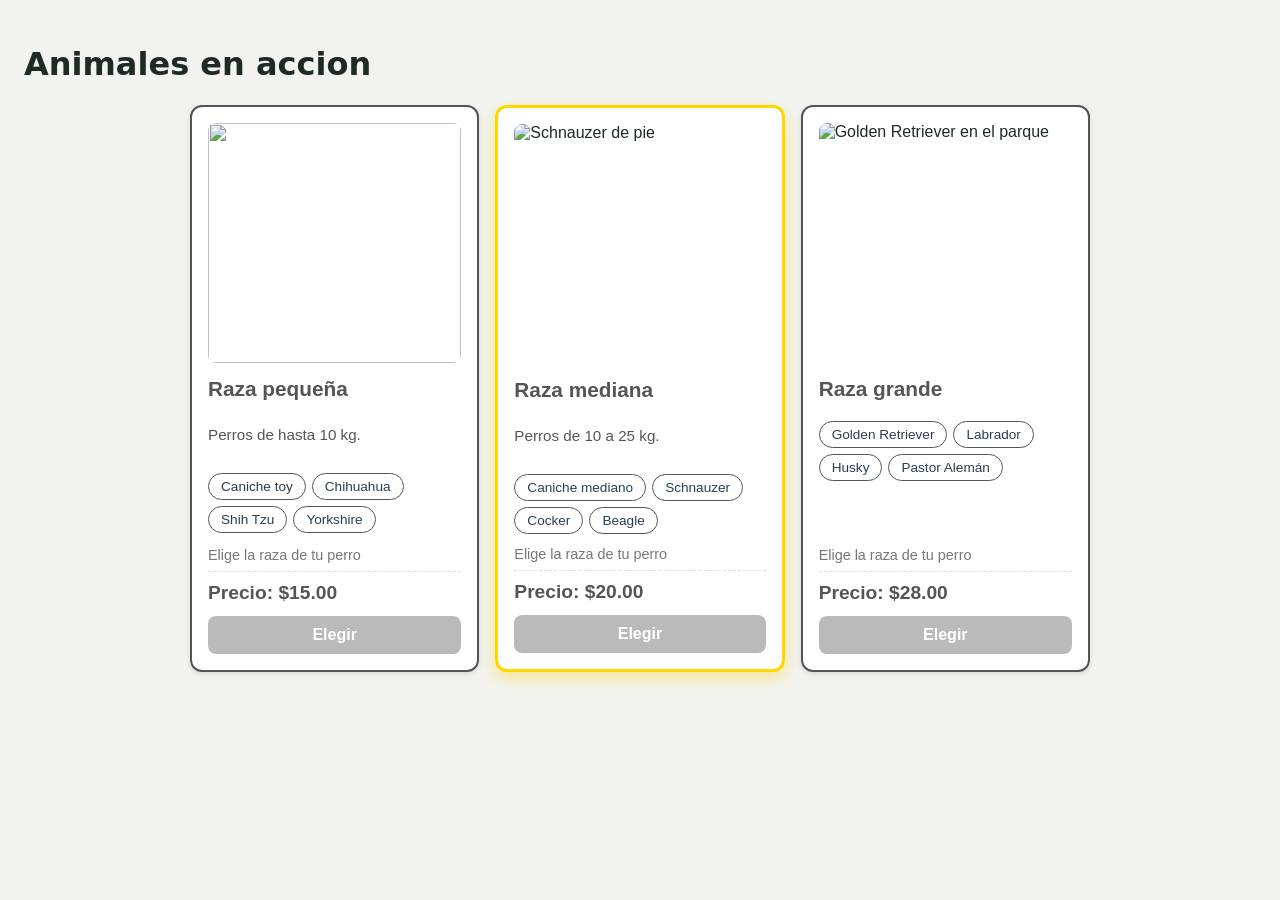
==== Laboratorio_tarjeta-producto_kit/index.html @ 19a689bc "estilos agregados con responsive en estilos.css y cambios de tamaño en la plantilla de css del compo" ====
<!DOCTYPE html>
<html lang="es">
<head>
  <meta charset="UTF-8">
  <meta name="viewport" content="width=device-width, initial-scale=1">
  <title>Práctica de laboratorio · tarjeta-producto</title>
  <link rel="stylesheet" href="./estilos.css">

  <!-- PASO 1 · La página solo importa el módulo del componente.
       Ábrela con Live Server: los módulos no cargan con file:// -->
</head>
<body>
  <!-- Cambia el título por el nombre de tu emprendimiento -->
  <h1>Animales en accion</h1>
  <!-- PASO 4 · Usa la tarjeta tres veces con productos REALES de tu emprendimiento:
       cambia la foto, el nombre, la descripción y el precio de cada una. -->
  <main class="catalogo">

  <selector-raza tamano="pequeno" precio="15">
    <img slot="foto" src="https://encrypted-tbn0.gstatic.com/images?q=tbn:ANd9GcTFKBYSSTgJLpuG7JsVV44u385xhCI2FIip5UuehQGFGI7iaR70x2sfMArl&s=10">
    <h3 slot="nombre">Raza pequeña</h3>
    <p>Perros de hasta 10 kg.</p>
    <button slot="boton" disabled>Elegir</button>
  </selector-raza>

  <selector-raza tamano="mediano" precio="20" destacado>
    <img slot="foto" src="https://static.vecteezy.com/system/resources/previews/030/012/303/non_2x/cute-white-schnauzer-standing-in-a-white-studio-floor-photo.jpg" alt="Schnauzer de pie">
    <h3 slot="nombre">Raza mediana</h3>
    <p>Perros de 10 a 25 kg.</p>
    <button slot="boton" disabled>Elegir</button>
  </selector-raza>

  <selector-raza tamano="grande" precio="28"><img slot="foto" src="https://www.purina.es/sites/default/files/styles/ttt_image_510/public/2024-02/sitesdefaultfilesstylessquare_medium_440x440public2022-09flatcoated20retriever.jpg?itok=RBKTGGnh" alt="Golden Retriever en el parque"><h3 slot="nombre">Raza grande</h3> <button slot="boton" disabled>Elegir</button> </selector-raza>

</main>
  <script type="module" src="./componentes/selector-raza.js"></script>

</body>
</html>
---- Laboratorio_tarjeta-producto_kit/estilos.css ----
/* estilos.css · estilos de la PÁGINA (no del componente) */

body {
  font-family: system-ui, Arial, sans-serif;
  margin: 0;
  padding: 24px;
  background: #F2F3EF;
  color: #1F2A24;
}

.catalogo {
  display: grid;
  grid-template-columns: repeat(auto-fit, minmax(280px, 1fr));
  gap: 16px;
  max-width: 900px;
  justify-content: center;
  align-items: stretch;
  margin: 0 auto;
}

/* PASO 3 · Aquí la página le entrega al componente el color de tu marca.
   Cambia el valor por el color de tu emprendimiento. */
tarjeta-producto {
  --color-marca: #2F6B45;
}

/*Responsive celulares*/
@media (max-width: 600px) {
  body {
    padding: 16px;
  }

  .catalogo {
    gap: 16px;
  }
}
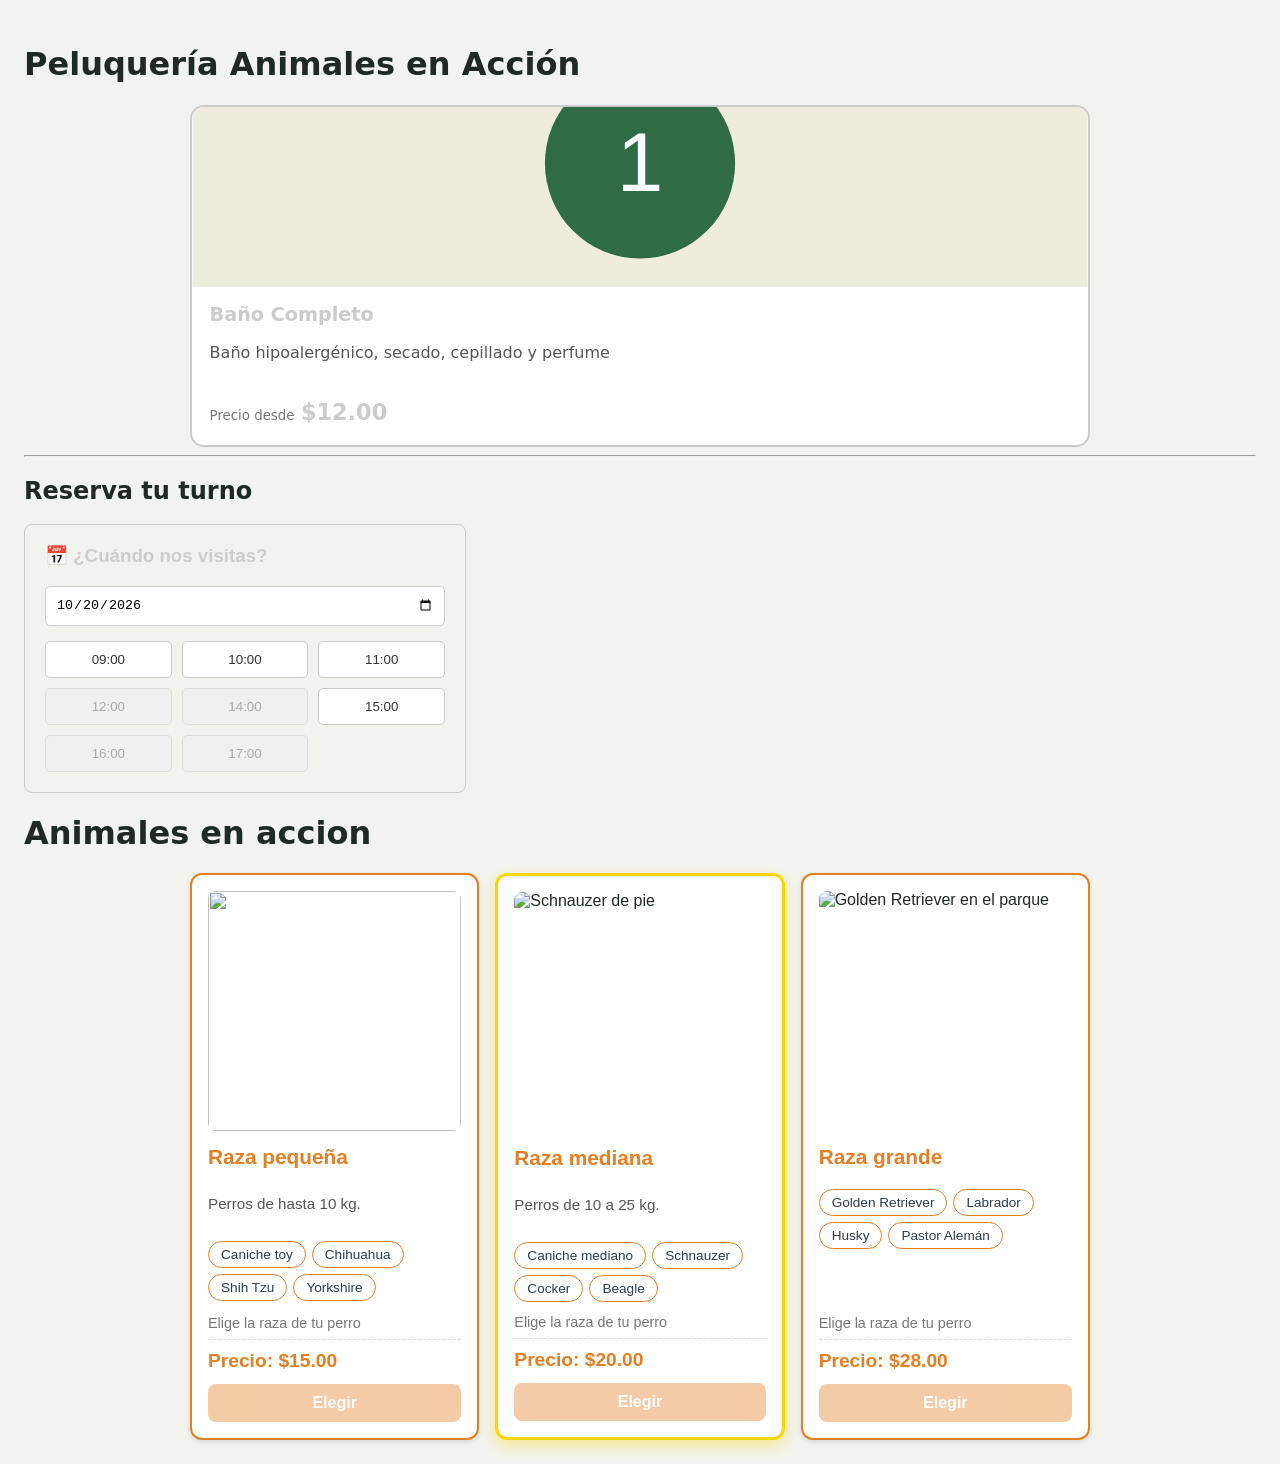
==== commit 071e9714: "Merge branch 'developer' into feature/calendario-citas" ====
--- a/Laboratorio_tarjeta-producto_kit/index.html
+++ b/Laboratorio_tarjeta-producto_kit/index.html
@@ -3,9 +3,41 @@
 <head>
   <meta charset="UTF-8">
   <meta name="viewport" content="width=device-width, initial-scale=1">
-  <title>Práctica de laboratorio · tarjeta-producto</title>
+  <title>Animales en Acción</title>
   <link rel="stylesheet" href="./estilos.css">
 
+  <!-- IMPORTACIÓN DE LOS MÓDULOS -->
+  <script type="module" src="./componentes/tarjeta-producto.js"></script>
+  
+  <!-- ¡AGREGA ESTA LÍNEA! Es la importación de tu componente -->
+  <script type="module" src="./componentes/calendario-citas.js"></script>
+</head>
+<body>
+  <h1>Peluquería Animales en Acción</h1>
+
+  <main class="catalogo">
+    <!-- Aquí están las tarjetas del Atleta 1... -->
+    <tarjeta-producto precio="12">
+      <img slot="foto" src="./img/producto-1.svg" alt="...">
+      <h3 slot="nombre">Baño Completo</h3>
+      <p>Baño hipoalergénico, secado, cepillado y perfume</p>
+    </tarjeta-producto>
+    
+    <!-- ... asumiendo que están las otras tarjetas ... -->
+  </main>
+
+  <hr>
+
+  <!-- AQUÍ PONES TU PARTE COMO ATLETA 3 -->
+  <section>
+    <h2>Reserva tu turno</h2>
+    
+    <!-- ===== ATLETA 3 calendario-citas ===== -->
+    <calendario-citas fecha="2026-10-20">
+        <span slot="titulo">📅 ¿Cuándo nos visitas?</span>
+    </calendario-citas>
+    <!-- ===== FIN ATLETA 3 ===== -->
+  </section>
   <!-- PASO 1 · La página solo importa el módulo del componente.
        Ábrela con Live Server: los módulos no cargan con file:// -->
 </head>
@@ -36,4 +68,4 @@
   <script type="module" src="./componentes/selector-raza.js"></script>
 
 </body>
-</html>
+</html>
--- a/Laboratorio_tarjeta-producto_kit/estilos.css
+++ b/Laboratorio_tarjeta-producto_kit/estilos.css
@@ -20,8 +20,8 @@
 
 /* PASO 3 · Aquí la página le entrega al componente el color de tu marca.
    Cambia el valor por el color de tu emprendimiento. */
-tarjeta-producto {
-  --color-marca: #2F6B45;
+selector-raza {
+  --color-marca: #e67e22;;
 }
 
 /*Responsive celulares*/
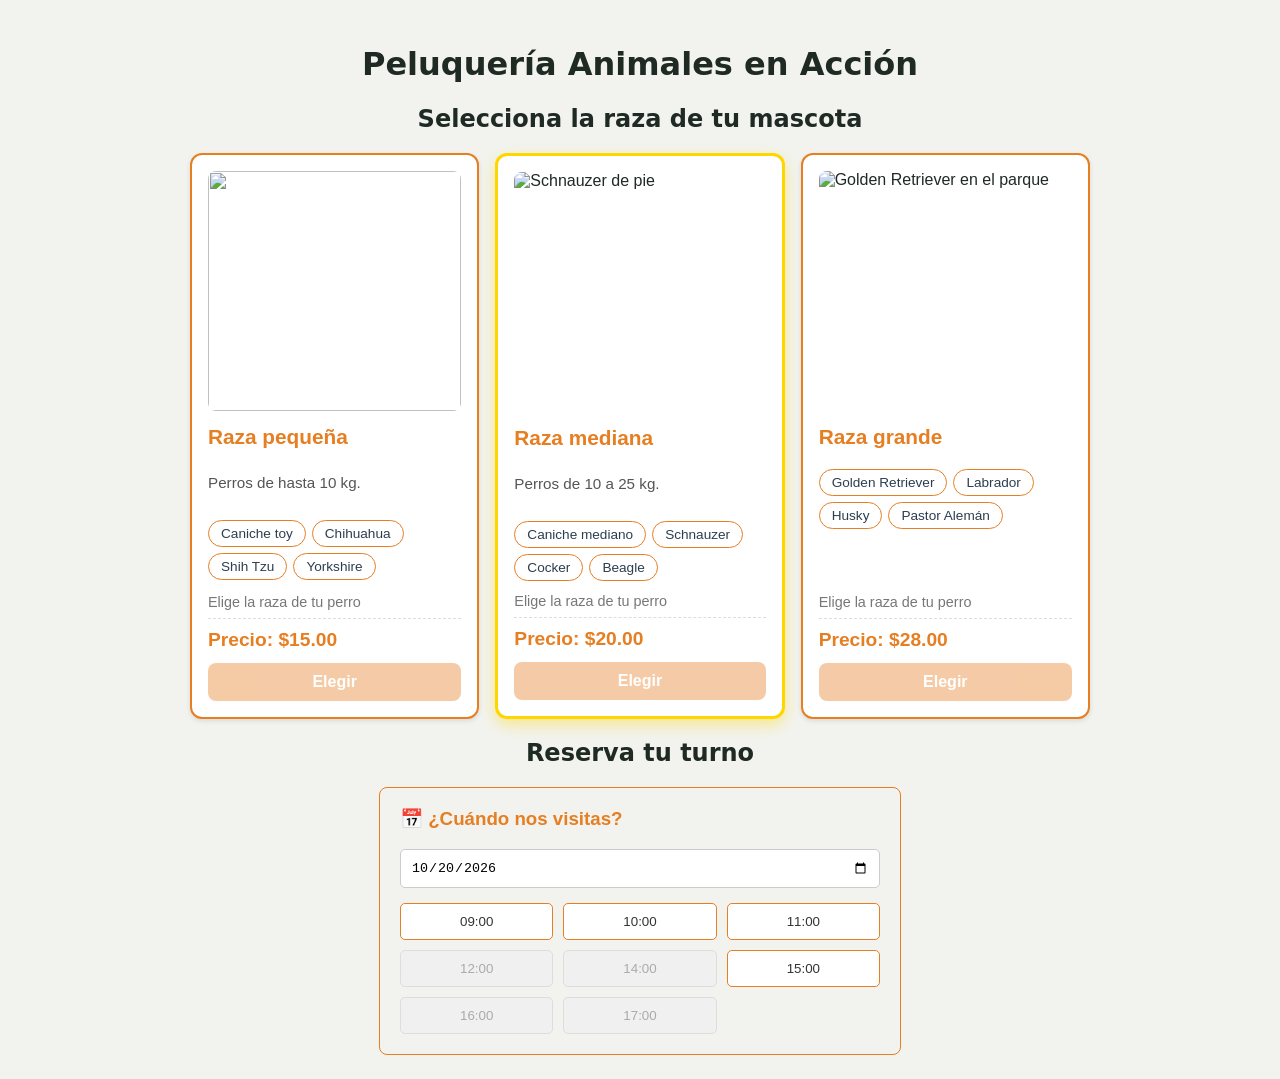
==== commit 85e1bc01: "Ordena secciones de razas y calendario en index.html y estilos.css" ====
--- a/Laboratorio_tarjeta-producto_kit/index.html
+++ b/Laboratorio_tarjeta-producto_kit/index.html
@@ -1,71 +1,58 @@
 <!DOCTYPE html>
 <html lang="es">
+
 <head>
   <meta charset="UTF-8">
   <meta name="viewport" content="width=device-width, initial-scale=1">
   <title>Animales en Acción</title>
   <link rel="stylesheet" href="./estilos.css">
 
-  <!-- IMPORTACIÓN DE LOS MÓDULOS -->
-  <script type="module" src="./componentes/tarjeta-producto.js"></script>
-  
   <!-- ¡AGREGA ESTA LÍNEA! Es la importación de tu componente -->
-  <script type="module" src="./componentes/calendario-citas.js"></script>
+
 </head>
+
 <body>
   <h1>Peluquería Animales en Acción</h1>
 
-  <main class="catalogo">
-    <!-- Aquí están las tarjetas del Atleta 1... -->
-    <tarjeta-producto precio="12">
-      <img slot="foto" src="./img/producto-1.svg" alt="...">
-      <h3 slot="nombre">Baño Completo</h3>
-      <p>Baño hipoalergénico, secado, cepillado y perfume</p>
-    </tarjeta-producto>
-    
-    <!-- ... asumiendo que están las otras tarjetas ... -->
+  <main>
+    <h2>Selecciona la raza de tu mascota</h2>
+    <div class="catalogo">
+      <selector-raza tamano="pequeno" precio="15">
+        <img slot="foto"
+          src="https://encrypted-tbn0.gstatic.com/images?q=tbn:ANd9GcTFKBYSSTgJLpuG7JsVV44u385xhCI2FIip5UuehQGFGI7iaR70x2sfMArl&s=10">
+        <h3 slot="nombre">Raza pequeña</h3>
+        <p>Perros de hasta 10 kg.</p>
+        <button slot="boton" disabled>Elegir</button>
+      </selector-raza>
+
+      <selector-raza tamano="mediano" precio="20" destacado>
+        <img slot="foto"
+          src="https://static.vecteezy.com/system/resources/previews/030/012/303/non_2x/cute-white-schnauzer-standing-in-a-white-studio-floor-photo.jpg"
+          alt="Schnauzer de pie">
+        <h3 slot="nombre">Raza mediana</h3>
+        <p>Perros de 10 a 25 kg.</p>
+        <button slot="boton" disabled>Elegir</button>
+      </selector-raza>
+
+      <selector-raza tamano="grande" precio="28"><img slot="foto"
+          src="https://www.purina.es/sites/default/files/styles/ttt_image_510/public/2024-02/sitesdefaultfilesstylessquare_medium_440x440public2022-09flatcoated20retriever.jpg?itok=RBKTGGnh"
+          alt="Golden Retriever en el parque">
+        <h3 slot="nombre">Raza grande</h3> <button slot="boton" disabled>Elegir</button>
+      </selector-raza>
+    </div>
+
+
+    <section>
+      <h2>Reserva tu turno</h2>
+
+      <calendario-citas fecha="2026-10-20">
+        <span slot="titulo">📅 ¿Cuándo nos visitas?</span>
+      </calendario-citas>
+    </section>
+
   </main>
+  <script type="module" src="./componentes/selector-raza.js"></script>
+  <script type="module" src="./componentes/calendario-citas.js"></script>
+</body>
 
-  <hr>
-
-  <!-- AQUÍ PONES TU PARTE COMO ATLETA 3 -->
-  <section>
-    <h2>Reserva tu turno</h2>
-    
-    <!-- ===== ATLETA 3 calendario-citas ===== -->
-    <calendario-citas fecha="2026-10-20">
-        <span slot="titulo">📅 ¿Cuándo nos visitas?</span>
-    </calendario-citas>
-    <!-- ===== FIN ATLETA 3 ===== -->
-  </section>
-  <!-- PASO 1 · La página solo importa el módulo del componente.
-       Ábrela con Live Server: los módulos no cargan con file:// -->
-</head>
-<body>
-  <!-- Cambia el título por el nombre de tu emprendimiento -->
-  <h1>Animales en accion</h1>
-  <!-- PASO 4 · Usa la tarjeta tres veces con productos REALES de tu emprendimiento:
-       cambia la foto, el nombre, la descripción y el precio de cada una. -->
-  <main class="catalogo">
-
-  <selector-raza tamano="pequeno" precio="15">
-    <img slot="foto" src="https://encrypted-tbn0.gstatic.com/images?q=tbn:ANd9GcTFKBYSSTgJLpuG7JsVV44u385xhCI2FIip5UuehQGFGI7iaR70x2sfMArl&s=10">
-    <h3 slot="nombre">Raza pequeña</h3>
-    <p>Perros de hasta 10 kg.</p>
-    <button slot="boton" disabled>Elegir</button>
-  </selector-raza>
-
-  <selector-raza tamano="mediano" precio="20" destacado>
-    <img slot="foto" src="https://static.vecteezy.com/system/resources/previews/030/012/303/non_2x/cute-white-schnauzer-standing-in-a-white-studio-floor-photo.jpg" alt="Schnauzer de pie">
-    <h3 slot="nombre">Raza mediana</h3>
-    <p>Perros de 10 a 25 kg.</p>
-    <button slot="boton" disabled>Elegir</button>
-  </selector-raza>
-
-  <selector-raza tamano="grande" precio="28"><img slot="foto" src="https://www.purina.es/sites/default/files/styles/ttt_image_510/public/2024-02/sitesdefaultfilesstylessquare_medium_440x440public2022-09flatcoated20retriever.jpg?itok=RBKTGGnh" alt="Golden Retriever en el parque"><h3 slot="nombre">Raza grande</h3> <button slot="boton" disabled>Elegir</button> </selector-raza>
-
-</main>
-  <script type="module" src="./componentes/selector-raza.js"></script>
-
-</body>
 </html>
--- a/Laboratorio_tarjeta-producto_kit/estilos.css
+++ b/Laboratorio_tarjeta-producto_kit/estilos.css
@@ -6,6 +6,13 @@
   padding: 24px;
   background: #F2F3EF;
   color: #1F2A24;
+}
+
+/* cambio: main no es grilla; las secciones van una debajo de otra */
+main{
+  display: block;
+  max-width: 1200px;
+  margin: 0 auto;
 }
 
 .catalogo {
@@ -18,11 +25,29 @@
   margin: 0 auto;
 }
 
+h1,
+h2 {
+  text-align: center;
+}
+
+.seccion {
+  width: 100%; /* cambio: cada sección ocupa todo el ancho */
+  max-width: 1200px;
+  margin: 0 auto 48px auto;
+}
 /* PASO 3 · Aquí la página le entrega al componente el color de tu marca.
    Cambia el valor por el color de tu emprendimiento. */
+calendario-citas {
+  display: block;
+  max-width: 480px;
+  margin: 0 auto;
+  --color-marca:#e67e22;
+}
+
 selector-raza {
-  --color-marca: #e67e22;;
+  --color-marca: #e67e22;
 }
+
 
 /*Responsive celulares*/
 @media (max-width: 600px) {
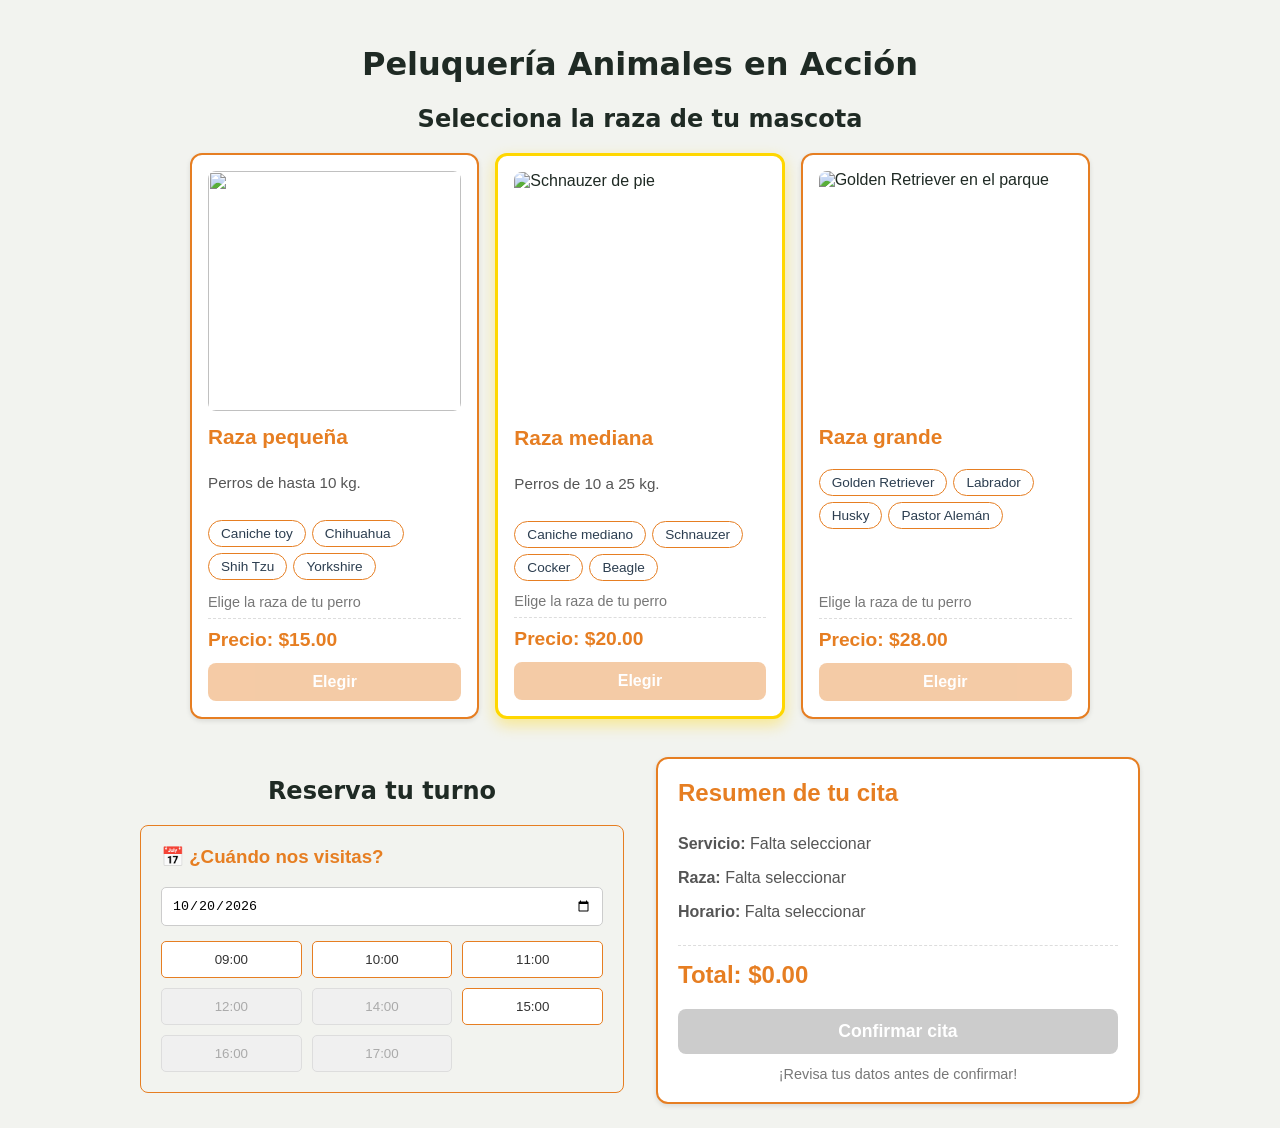
==== commit 6e4851a3: "Ordenar seccion resumen-cotizacion" ====
--- a/Laboratorio_tarjeta-producto_kit/index.html
+++ b/Laboratorio_tarjeta-producto_kit/index.html
@@ -41,18 +41,28 @@
       </selector-raza>
     </div>
 
+    <br>
+    <br>
 
-    <section>
-      <h2>Reserva tu turno</h2>
+    <div class="fila-reserva">
 
-      <calendario-citas fecha="2026-10-20">
-        <span slot="titulo">📅 ¿Cuándo nos visitas?</span>
-      </calendario-citas>
-    </section>
+      <section class="seccion">
+        <h2>Reserva tu turno</h2>
+        <calendario-citas fecha="2026-10-20">
+          <span slot="titulo">📅 ¿Cuándo nos visitas?</span>
+        </calendario-citas>
+      </section>
+
+      <section class="seccion">
+        <resumen-cotizacion></resumen-cotizacion>
+      </section>
+      
+    </div>
 
   </main>
   <script type="module" src="./componentes/selector-raza.js"></script>
   <script type="module" src="./componentes/calendario-citas.js"></script>
+  <script type="module" src="./componentes/resumen-cotizacion.js"></script>
 </body>
 
 </html>
--- a/Laboratorio_tarjeta-producto_kit/estilos.css
+++ b/Laboratorio_tarjeta-producto_kit/estilos.css
@@ -1,4 +1,11 @@
 /* estilos.css · estilos de la PÁGINA (no del componente) */
+
+/* PASO 3 · Aquí la página le entrega a TODOS los componentes el color de la marca.
+   cambio: se declara una sola vez en :root y llega a selector-raza,
+   calendario-citas y resumen-cotizacion */
+:root {
+  --color-marca: #e67e22;
+}
 
 body {
   font-family: system-ui, Arial, sans-serif;
@@ -35,19 +42,33 @@
   max-width: 1200px;
   margin: 0 auto 48px auto;
 }
-/* PASO 3 · Aquí la página le entrega al componente el color de tu marca.
-   Cambia el valor por el color de tu emprendimiento. */
+
+.fila-reserva {
+  display: grid;
+  grid-template-columns: 1fr 1fr;
+  gap: 32px;
+  max-width: 1000px;
+  margin: 0 auto;
+  align-items: start;
+}
+
+.fila-reserva .seccion {
+  margin: 0;
+}
+
+.fila-reserva calendario-citas {
+  max-width: none;
+}
+
+/* cambio: se quitó --color-marca de aquí, ya viene de :root */
 calendario-citas {
   display: block;
   max-width: 480px;
   margin: 0 auto;
-  --color-marca:#e67e22;
 }
 
-selector-raza {
-  --color-marca: #e67e22;
-}
-
+/* cambio: se quitaron las reglas de selector-raza y resumen-cotizacion,
+   que solo tenían --color-marca */
 
 /*Responsive celulares*/
 @media (max-width: 600px) {
@@ -58,4 +79,8 @@
   .catalogo {
     gap: 16px;
   }
+
+  .fila-reserva {
+    grid-template-columns: 1fr;
+  }
 }
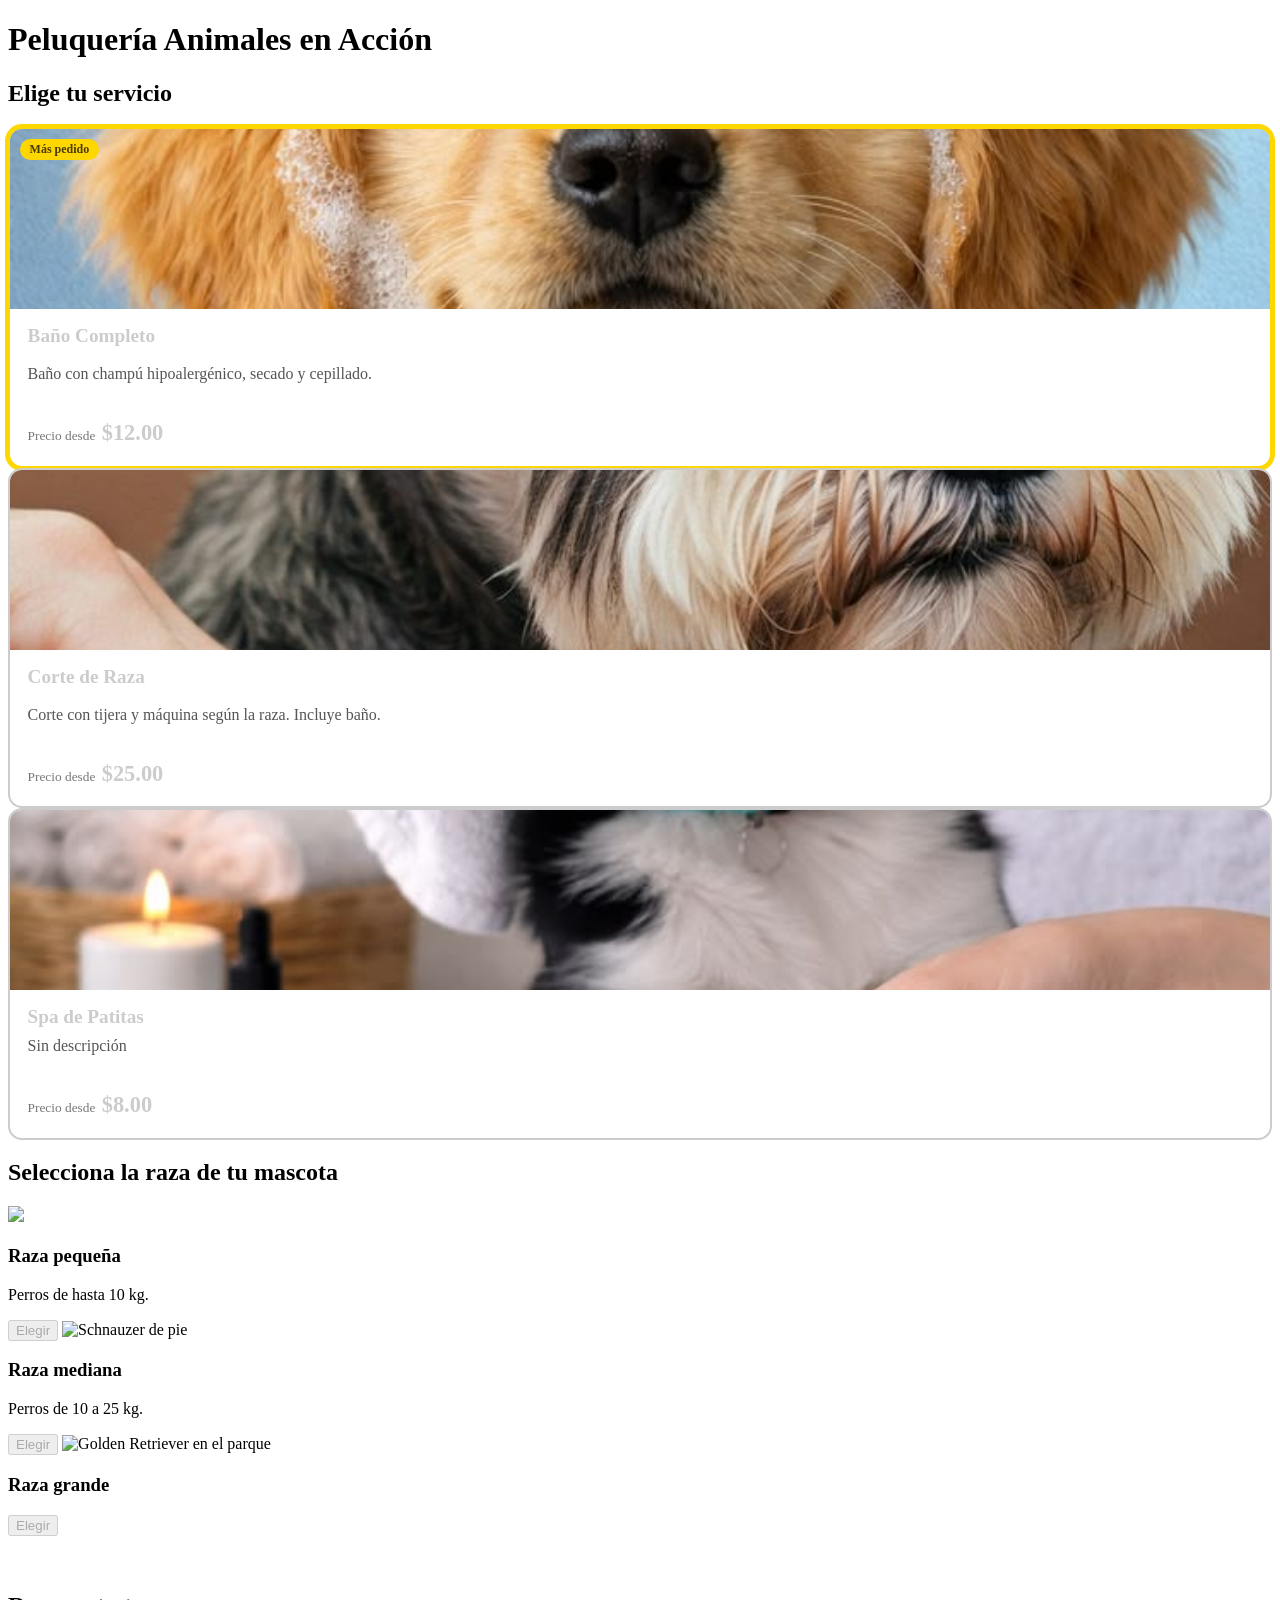
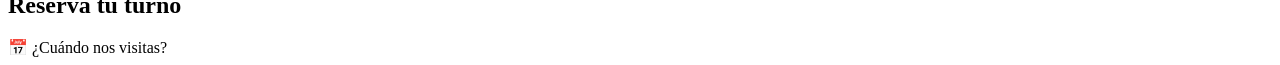
==== commit 358a06bd: "union tarjeta-producto" ====
--- a/Laboratorio_tarjeta-producto_kit/index.html
+++ b/Laboratorio_tarjeta-producto_kit/index.html
@@ -15,6 +15,27 @@
   <h1>Peluquería Animales en Acción</h1>
 
   <main>
+    <section class="seccion">
+      <h2>Elige tu servicio</h2>
+
+      <div class="catalogo">
+        <tarjeta-producto precio="12" destacado>
+          <img slot="foto" src="./img/bano-completo.jpg" alt="Perro recibiendo un baño con espuma">
+          <h3 slot="nombre">Baño Completo</h3>
+          <p>Baño con champú hipoalergénico, secado y cepillado.</p>
+        </tarjeta-producto>
+
+        <tarjeta-producto precio="25">
+          <img slot="foto" src="./img/corte-de-raza.jpg" alt="Caniche con corte de raza terminado">
+          <h3 slot="nombre">Corte de Raza</h3>
+          <p>Corte con tijera y máquina según la raza. Incluye baño.</p>
+        </tarjeta-producto>
+
+        <tarjeta-producto precio="8"><img slot="foto" src="./img/spa-de-patitas.jpg" alt="Patas de perro con uñas recién cortadas"><h3 slot="nombre">Spa de Patitas</h3></tarjeta-producto>
+      </div>
+    </section>
+
+    <section>
     <h2>Selecciona la raza de tu mascota</h2>
     <div class="catalogo">
       <selector-raza tamano="pequeno" precio="15">
@@ -40,7 +61,7 @@
         <h3 slot="nombre">Raza grande</h3> <button slot="boton" disabled>Elegir</button>
       </selector-raza>
     </div>
-
+    </section>
     <br>
     <br>
 
@@ -63,6 +84,7 @@
   <script type="module" src="./componentes/selector-raza.js"></script>
   <script type="module" src="./componentes/calendario-citas.js"></script>
   <script type="module" src="./componentes/resumen-cotizacion.js"></script>
+  <script type="module" src="./componentes/tarjeta-producto.js"></script>
 </body>
 
 </html>
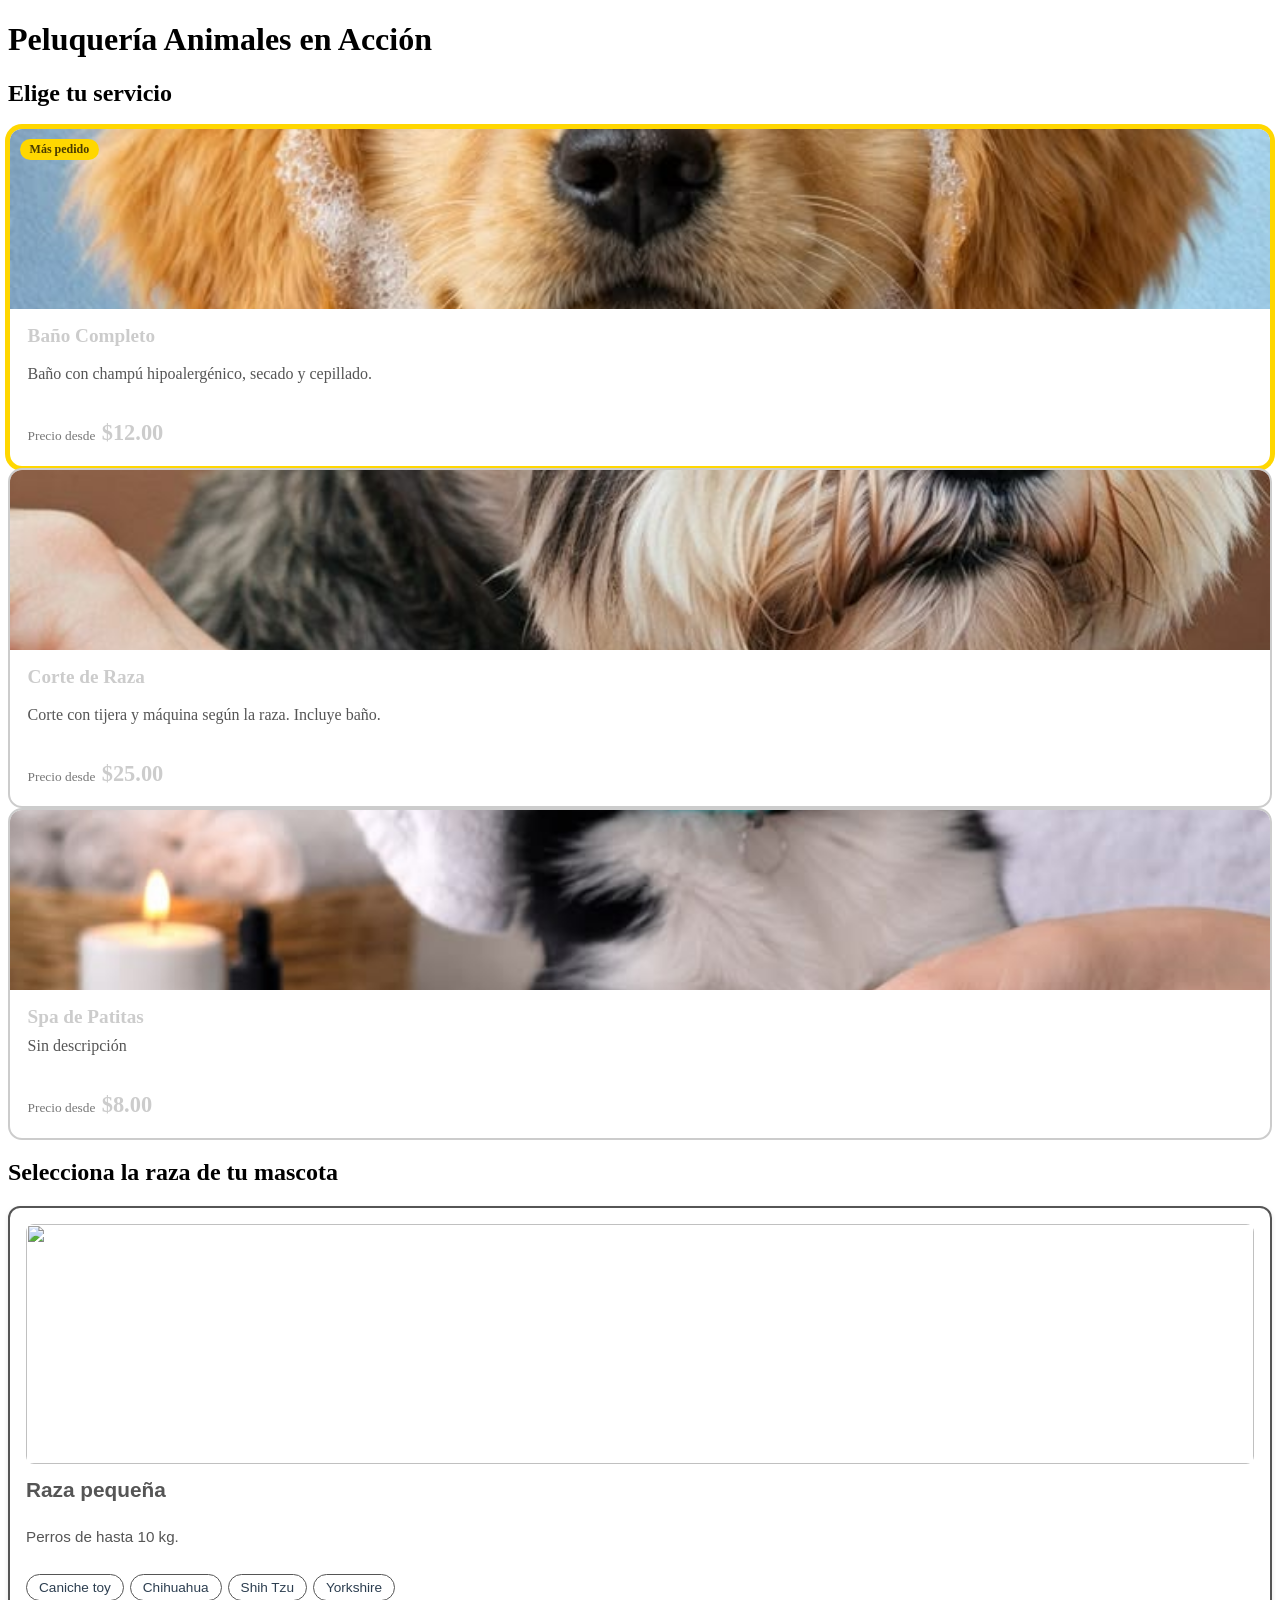
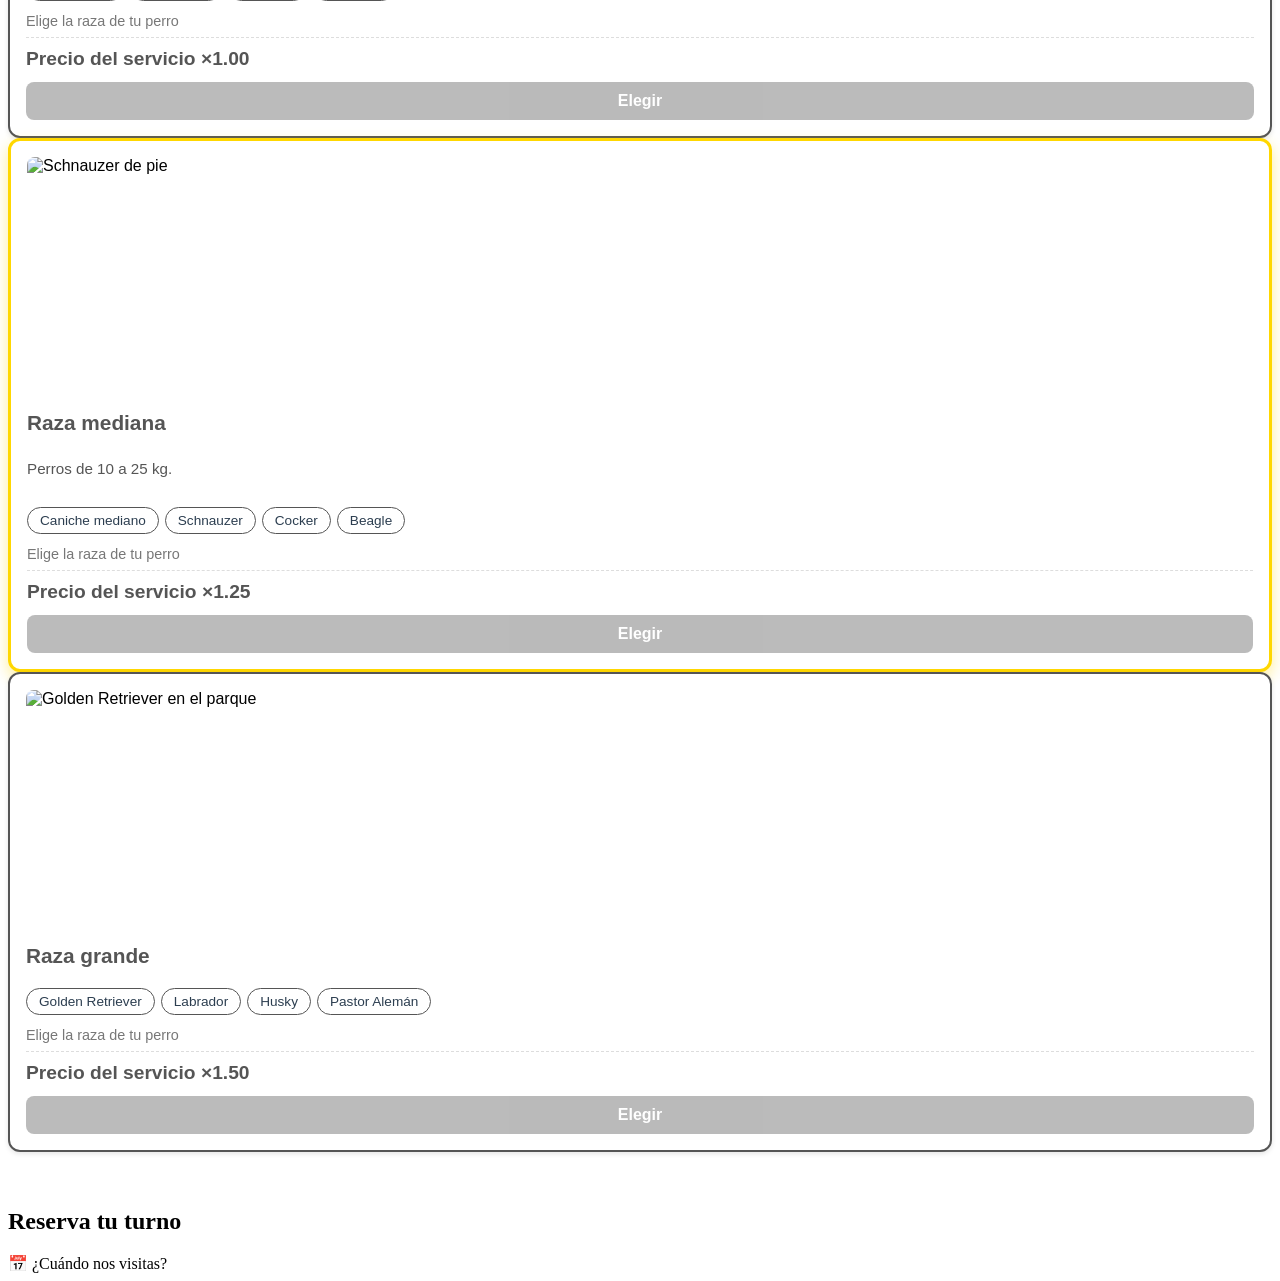
==== commit f4ce7ab5: "Cambios en selector de raza precios con factores para que coincida con resumen/cotizacion" ====
--- a/Laboratorio_tarjeta-producto_kit/index.html
+++ b/Laboratorio_tarjeta-producto_kit/index.html
@@ -6,9 +6,6 @@
   <meta name="viewport" content="width=device-width, initial-scale=1">
   <title>Animales en Acción</title>
   <link rel="stylesheet" href="./estilos.css">
-
-  <!-- ¡AGREGA ESTA LÍNEA! Es la importación de tu componente -->
-
 </head>
 
 <body>
@@ -38,7 +35,7 @@
     <section>
     <h2>Selecciona la raza de tu mascota</h2>
     <div class="catalogo">
-      <selector-raza tamano="pequeno" precio="15">
+      <selector-raza tamano="pequeno" precio="1">
         <img slot="foto"
           src="https://encrypted-tbn0.gstatic.com/images?q=tbn:ANd9GcTFKBYSSTgJLpuG7JsVV44u385xhCI2FIip5UuehQGFGI7iaR70x2sfMArl&s=10">
         <h3 slot="nombre">Raza pequeña</h3>
@@ -46,7 +43,7 @@
         <button slot="boton" disabled>Elegir</button>
       </selector-raza>
 
-      <selector-raza tamano="mediano" precio="20" destacado>
+      <selector-raza tamano="mediano" precio="1.25" destacado>
         <img slot="foto"
           src="https://static.vecteezy.com/system/resources/previews/030/012/303/non_2x/cute-white-schnauzer-standing-in-a-white-studio-floor-photo.jpg"
           alt="Schnauzer de pie">
@@ -55,7 +52,7 @@
         <button slot="boton" disabled>Elegir</button>
       </selector-raza>
 
-      <selector-raza tamano="grande" precio="28"><img slot="foto"
+      <selector-raza tamano="grande" precio="1.5"><img slot="foto"
           src="https://www.purina.es/sites/default/files/styles/ttt_image_510/public/2024-02/sitesdefaultfilesstylessquare_medium_440x440public2022-09flatcoated20retriever.jpg?itok=RBKTGGnh"
           alt="Golden Retriever en el parque">
         <h3 slot="nombre">Raza grande</h3> <button slot="boton" disabled>Elegir</button>
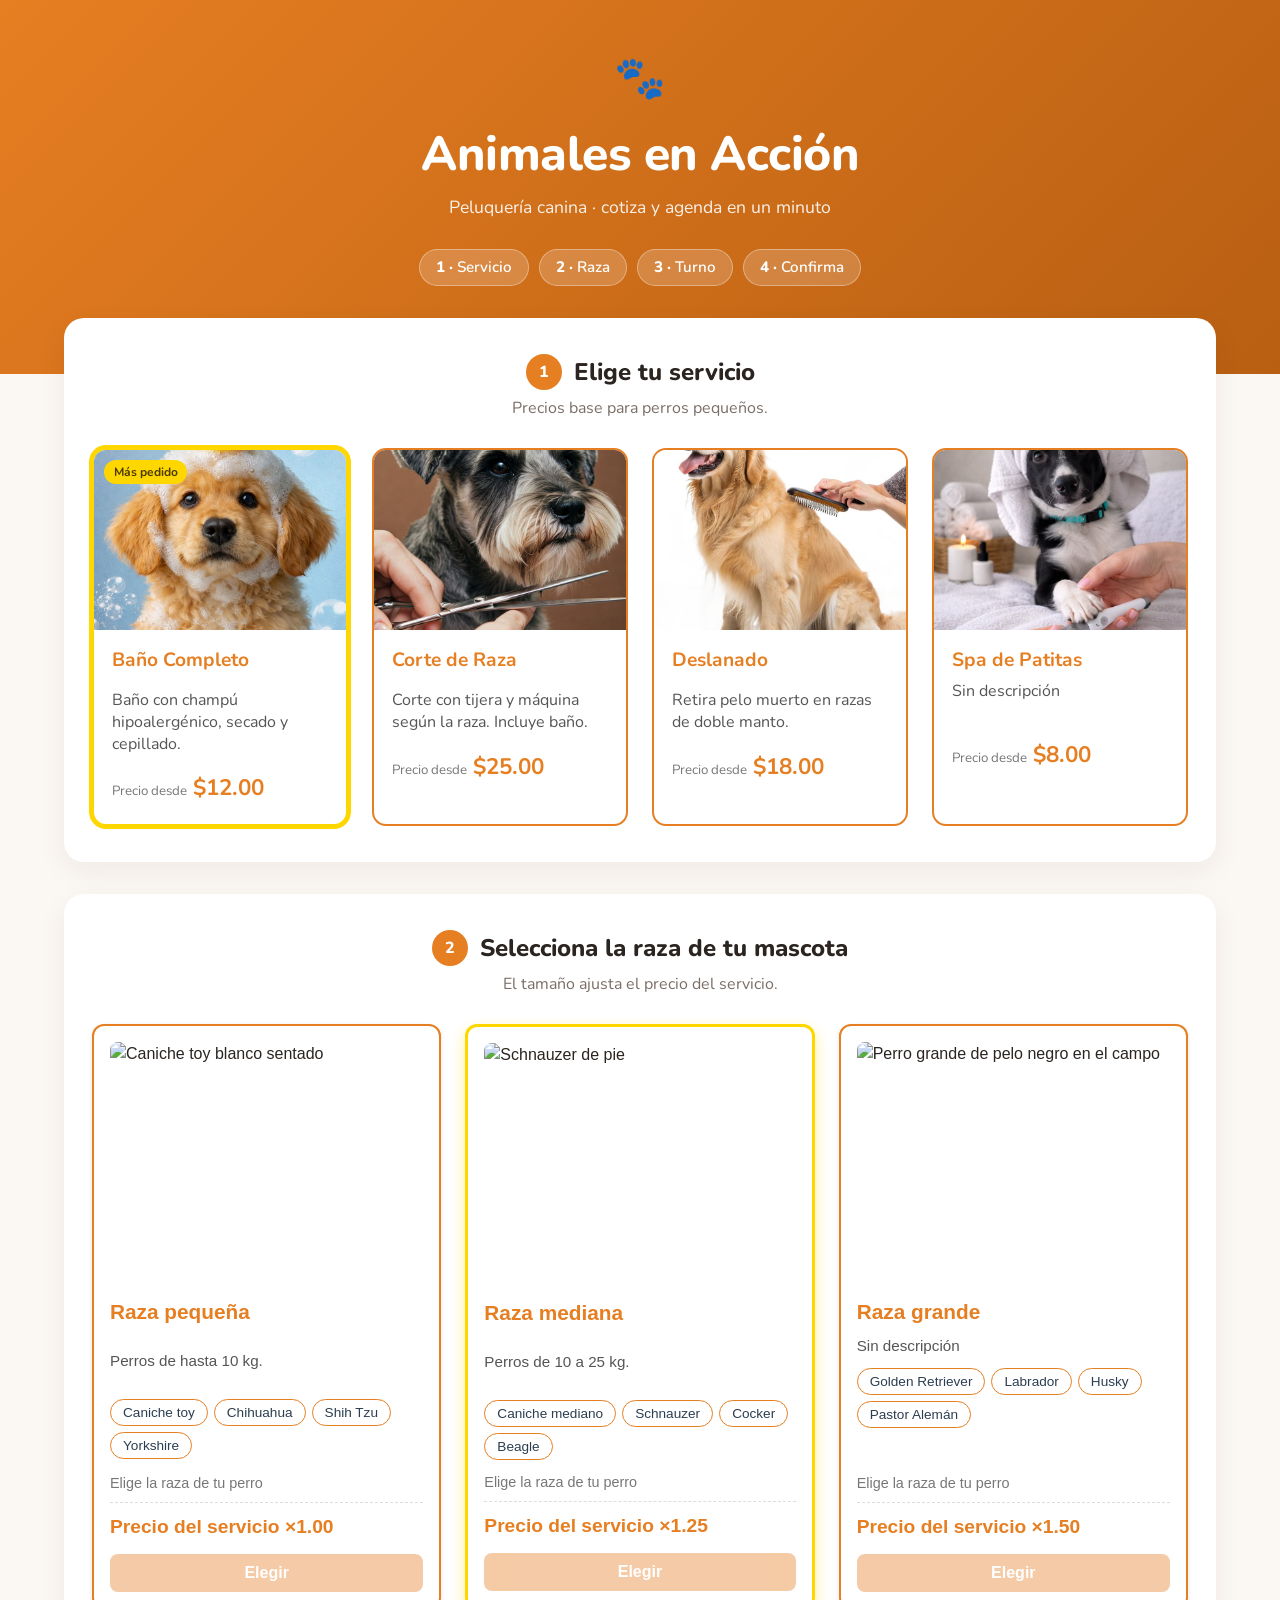
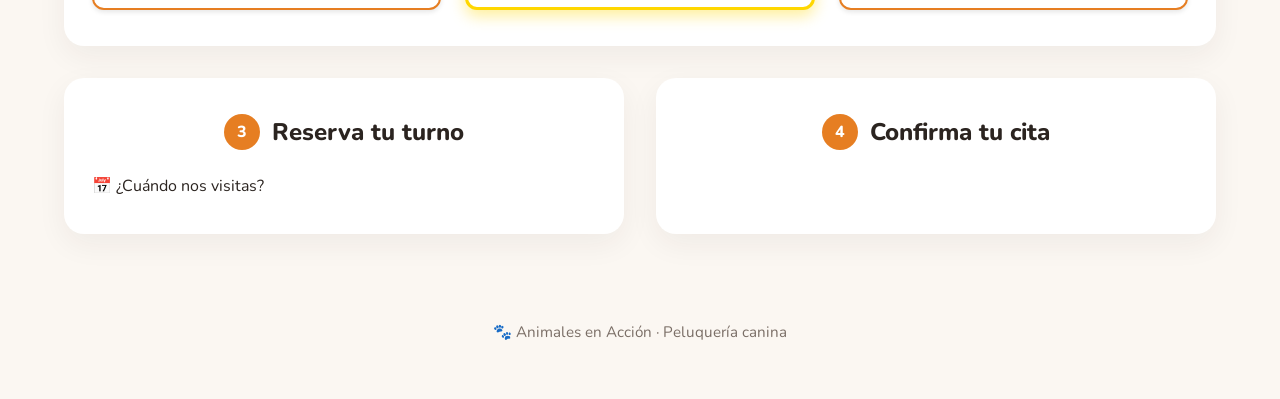
==== commit 4b4aa168: "cambios en el diseño de la pagina web y actualización de readme.md" ====
--- a/Laboratorio_tarjeta-producto_kit/index.html
+++ b/Laboratorio_tarjeta-producto_kit/index.html
@@ -4,16 +4,41 @@
 <head>
   <meta charset="UTF-8">
   <meta name="viewport" content="width=device-width, initial-scale=1">
-  <title>Animales en Acción</title>
+  <title>Animales en Acción · Peluquería canina</title>
+
+  <!-- Tipografía redondeada y amigable -->
+  <link rel="preconnect" href="https://fonts.googleapis.com">
+  <link rel="preconnect" href="https://fonts.gstatic.com" crossorigin>
+  <link href="https://fonts.googleapis.com/css2?family=Nunito:wght@400;600;800&display=swap" rel="stylesheet">
+
   <link rel="stylesheet" href="./estilos.css">
+
+  <!-- PASO 1 · La página importa los módulos de los componentes -->
+  <script type="module" src="./componentes/tarjeta-producto.js"></script>
+  <script type="module" src="./componentes/selector-raza.js"></script>
+  <script type="module" src="./componentes/calendario-citas.js"></script>
+  <script type="module" src="./componentes/resumen-cotizacion.js"></script>
 </head>
 
 <body>
-  <h1>Peluquería Animales en Acción</h1>
+  <header class="encabezado">
+    <span class="logo">🐾</span>
+    <h1>Animales en Acción</h1>
+    <p>Peluquería canina · cotiza y agenda en un minuto</p>
+
+    <ol class="pasos">
+      <li>Servicio</li>
+      <li>Raza</li>
+      <li>Turno</li>
+      <li>Confirma</li>
+    </ol>
+  </header>
 
   <main>
+    <!-- Paso 1 · Servicios -->
     <section class="seccion">
-      <h2>Elige tu servicio</h2>
+      <h2 class="titulo-seccion"><span class="numero">1</span> Elige tu servicio</h2>
+      <p class="subtitulo">Precios base para perros pequeños.</p>
 
       <div class="catalogo">
         <tarjeta-producto precio="12" destacado>
@@ -28,60 +53,61 @@
           <p>Corte con tijera y máquina según la raza. Incluye baño.</p>
         </tarjeta-producto>
 
+        <tarjeta-producto precio="18">
+          <img slot="foto" src="./img/deslanado.jpg" alt="Golden retriever sobre una mesa mientras le pasan un cepillo deslanador">
+          <h3 slot="nombre">Deslanado</h3>
+          <p>Retira pelo muerto en razas de doble manto.</p>
+        </tarjeta-producto>
+
+        <!-- Sin descripción y en una sola línea: muestra "Sin descripción" -->
         <tarjeta-producto precio="8"><img slot="foto" src="./img/spa-de-patitas.jpg" alt="Patas de perro con uñas recién cortadas"><h3 slot="nombre">Spa de Patitas</h3></tarjeta-producto>
       </div>
     </section>
 
-    <section>
-    <h2>Selecciona la raza de tu mascota</h2>
-    <div class="catalogo">
-      <selector-raza tamano="pequeno" precio="1">
-        <img slot="foto"
-          src="https://encrypted-tbn0.gstatic.com/images?q=tbn:ANd9GcTFKBYSSTgJLpuG7JsVV44u385xhCI2FIip5UuehQGFGI7iaR70x2sfMArl&s=10">
-        <h3 slot="nombre">Raza pequeña</h3>
-        <p>Perros de hasta 10 kg.</p>
-        <button slot="boton" disabled>Elegir</button>
-      </selector-raza>
+    <!-- Paso 2 · Razas -->
+    <section class="seccion">
+      <h2 class="titulo-seccion"><span class="numero">2</span> Selecciona la raza de tu mascota</h2>
+      <p class="subtitulo">El tamaño ajusta el precio del servicio.</p>
 
-      <selector-raza tamano="mediano" precio="1.25" destacado>
-        <img slot="foto"
-          src="https://static.vecteezy.com/system/resources/previews/030/012/303/non_2x/cute-white-schnauzer-standing-in-a-white-studio-floor-photo.jpg"
-          alt="Schnauzer de pie">
-        <h3 slot="nombre">Raza mediana</h3>
-        <p>Perros de 10 a 25 kg.</p>
-        <button slot="boton" disabled>Elegir</button>
-      </selector-raza>
+      <div class="catalogo">
+        <selector-raza tamano="pequeno" precio="1">
+          <img slot="foto" src="https://encrypted-tbn0.gstatic.com/images?q=tbn:ANd9GcTFKBYSSTgJLpuG7JsVV44u385xhCI2FIip5UuehQGFGI7iaR70x2sfMArl&s=10" alt="Caniche toy blanco sentado">
+          <h3 slot="nombre">Raza pequeña</h3>
+          <p>Perros de hasta 10 kg.</p>
+          <button slot="boton" disabled>Elegir</button>
+        </selector-raza>
 
-      <selector-raza tamano="grande" precio="1.5"><img slot="foto"
-          src="https://www.purina.es/sites/default/files/styles/ttt_image_510/public/2024-02/sitesdefaultfilesstylessquare_medium_440x440public2022-09flatcoated20retriever.jpg?itok=RBKTGGnh"
-          alt="Golden Retriever en el parque">
-        <h3 slot="nombre">Raza grande</h3> <button slot="boton" disabled>Elegir</button>
-      </selector-raza>
-    </div>
+        <selector-raza tamano="mediano" precio="1.25" destacado>
+          <img slot="foto" src="https://static.vecteezy.com/system/resources/previews/030/012/303/non_2x/cute-white-schnauzer-standing-in-a-white-studio-floor-photo.jpg" alt="Schnauzer de pie">
+          <h3 slot="nombre">Raza mediana</h3>
+          <p>Perros de 10 a 25 kg.</p>
+          <button slot="boton" disabled>Elegir</button>
+        </selector-raza>
+
+        <!-- Sin descripción y en una sola línea: muestra "Sin descripción" -->
+        <selector-raza tamano="grande" precio="1.5"><img slot="foto" src="https://www.purina.es/sites/default/files/styles/ttt_image_510/public/2024-02/sitesdefaultfilesstylessquare_medium_440x440public2022-09flatcoated20retriever.jpg?itok=RBKTGGnh" alt="Perro grande de pelo negro en el campo"><h3 slot="nombre">Raza grande</h3><button slot="boton" disabled>Elegir</button></selector-raza>
+      </div>
     </section>
-    <br>
-    <br>
 
+    <!-- Pasos 3 y 4 · Turno y resumen -->
     <div class="fila-reserva">
-
       <section class="seccion">
-        <h2>Reserva tu turno</h2>
+        <h2 class="titulo-seccion"><span class="numero">3</span> Reserva tu turno</h2>
         <calendario-citas fecha="2026-10-20">
           <span slot="titulo">📅 ¿Cuándo nos visitas?</span>
         </calendario-citas>
       </section>
 
       <section class="seccion">
+        <h2 class="titulo-seccion"><span class="numero">4</span> Confirma tu cita</h2>
         <resumen-cotizacion></resumen-cotizacion>
       </section>
-      
     </div>
+  </main>
 
-  </main>
-  <script type="module" src="./componentes/selector-raza.js"></script>
-  <script type="module" src="./componentes/calendario-citas.js"></script>
-  <script type="module" src="./componentes/resumen-cotizacion.js"></script>
-  <script type="module" src="./componentes/tarjeta-producto.js"></script>
+  <footer class="pie">
+    <p>🐾 Animales en Acción · Peluquería canina</p>
+  </footer>
 </body>
 
 </html>
--- a/Laboratorio_tarjeta-producto_kit/estilos.css
+++ b/Laboratorio_tarjeta-producto_kit/estilos.css
@@ -0,0 +1,198 @@
+/* estilos.css · estilos de la PÁGINA (no del componente) */
+
+/* PASO 3 · La página entrega a TODOS los componentes el color de la marca.
+   Se declara una sola vez en :root. */
+:root {
+  --color-marca: #e67e22;
+
+  /* Colores de la página */
+  --marca-oscuro: #b85f12;
+  --fondo: #fbf7f2;
+  --superficie: #ffffff;
+  --texto: #2b2420;
+  --texto-suave: #7a6e66;
+  --radio: 20px;
+  --sombra: 0 10px 30px rgba(43, 36, 32, 0.06);
+}
+
+* {
+  box-sizing: border-box;
+}
+
+body {
+  margin: 0;
+  font-family: 'Nunito', system-ui, Arial, sans-serif;
+  background: var(--fondo);
+  color: var(--texto);
+  line-height: 1.5;
+}
+
+/* ───────── Encabezado ───────── */
+.encabezado {
+  background: linear-gradient(135deg, var(--color-marca), var(--marca-oscuro));
+  color: #fff;
+  text-align: center;
+  padding: 48px 24px 88px;
+}
+
+.logo {
+  font-size: 2.6rem;
+}
+
+.encabezado h1 {
+  margin: 8px 0 4px;
+  font-size: clamp(2rem, 5vw, 3rem);
+  font-weight: 800;
+  letter-spacing: -0.5px;
+}
+
+.encabezado p {
+  margin: 0;
+  font-size: 1.1rem;
+  opacity: 0.9;
+}
+
+/* Pasos del proceso: 1 Servicio · 2 Raza · 3 Turno · 4 Confirma */
+.pasos {
+  display: flex;
+  justify-content: center;
+  flex-wrap: wrap;
+  gap: 10px;
+  margin: 28px 0 0;
+  padding: 0;
+  list-style: none;
+  counter-reset: paso;
+}
+
+.pasos li {
+  counter-increment: paso;
+  background: rgba(255, 255, 255, 0.18);
+  border: 1px solid rgba(255, 255, 255, 0.35);
+  border-radius: 999px;
+  padding: 6px 16px;
+  font-weight: 600;
+  font-size: 0.95rem;
+}
+
+.pasos li::before {
+  content: counter(paso) " · ";
+  font-weight: 800;
+}
+
+/* ───────── Contenido ───────── */
+main {
+  display: block;
+  max-width: 1200px;
+  margin: -56px auto 0;   /* sube sobre el encabezado */
+  padding: 0 24px 48px;
+}
+
+.seccion {
+  width: 100%;
+  background: var(--superficie);
+  border-radius: var(--radio);
+  box-shadow: var(--sombra);
+  padding: 36px 28px;
+  margin: 0 auto 32px;
+}
+
+.titulo-seccion {
+  display: flex;
+  align-items: center;
+  justify-content: center;
+  gap: 12px;
+  margin: 0 0 6px;
+  font-size: 1.5rem;
+  font-weight: 800;
+  text-align: center;
+}
+
+.numero {
+  display: inline-grid;
+  place-items: center;
+  width: 36px;
+  height: 36px;
+  flex-shrink: 0;
+  border-radius: 50%;
+  background: var(--color-marca);
+  color: #fff;
+  font-size: 1rem;
+}
+
+.subtitulo {
+  margin: 0 0 28px;
+  text-align: center;
+  color: var(--texto-suave);
+}
+
+/* Grilla de tarjetas: se acomoda sola según el ancho */
+.catalogo {
+  display: grid;
+  grid-template-columns: repeat(auto-fit, minmax(240px, 1fr));
+  gap: 24px;
+  max-width: 1100px;
+  margin: 0 auto;
+  align-items: stretch;
+}
+
+/* Turno a la izquierda, resumen a la derecha */
+.fila-reserva {
+  display: grid;
+  grid-template-columns: 1fr 1fr;
+  gap: 32px;
+  align-items: start;
+}
+
+.fila-reserva .seccion {
+  margin: 0;
+  height: 100%;
+}
+
+.fila-reserva .titulo-seccion {
+  margin-bottom: 24px;
+}
+
+calendario-citas,
+resumen-cotizacion {
+  display: block;
+}
+
+/* ───────── Pie de página ───────── */
+.pie {
+  text-align: center;
+  color: var(--texto-suave);
+  padding: 24px 16px 40px;
+  font-size: 0.95rem;
+}
+
+/* ───────── Responsive ───────── */
+
+/* Tablet: turno y resumen uno debajo del otro */
+@media (max-width: 900px) {
+  .fila-reserva {
+    grid-template-columns: 1fr;
+  }
+}
+
+/* Celular */
+@media (max-width: 600px) {
+  .encabezado {
+    padding: 36px 16px 72px;
+  }
+
+  main {
+    padding: 0 12px 32px;
+  }
+
+  .seccion {
+    padding: 28px 16px;
+  }
+
+  .titulo-seccion {
+    font-size: 1.25rem;
+  }
+
+  .catalogo {
+    gap: 16px;
+  }
+}
